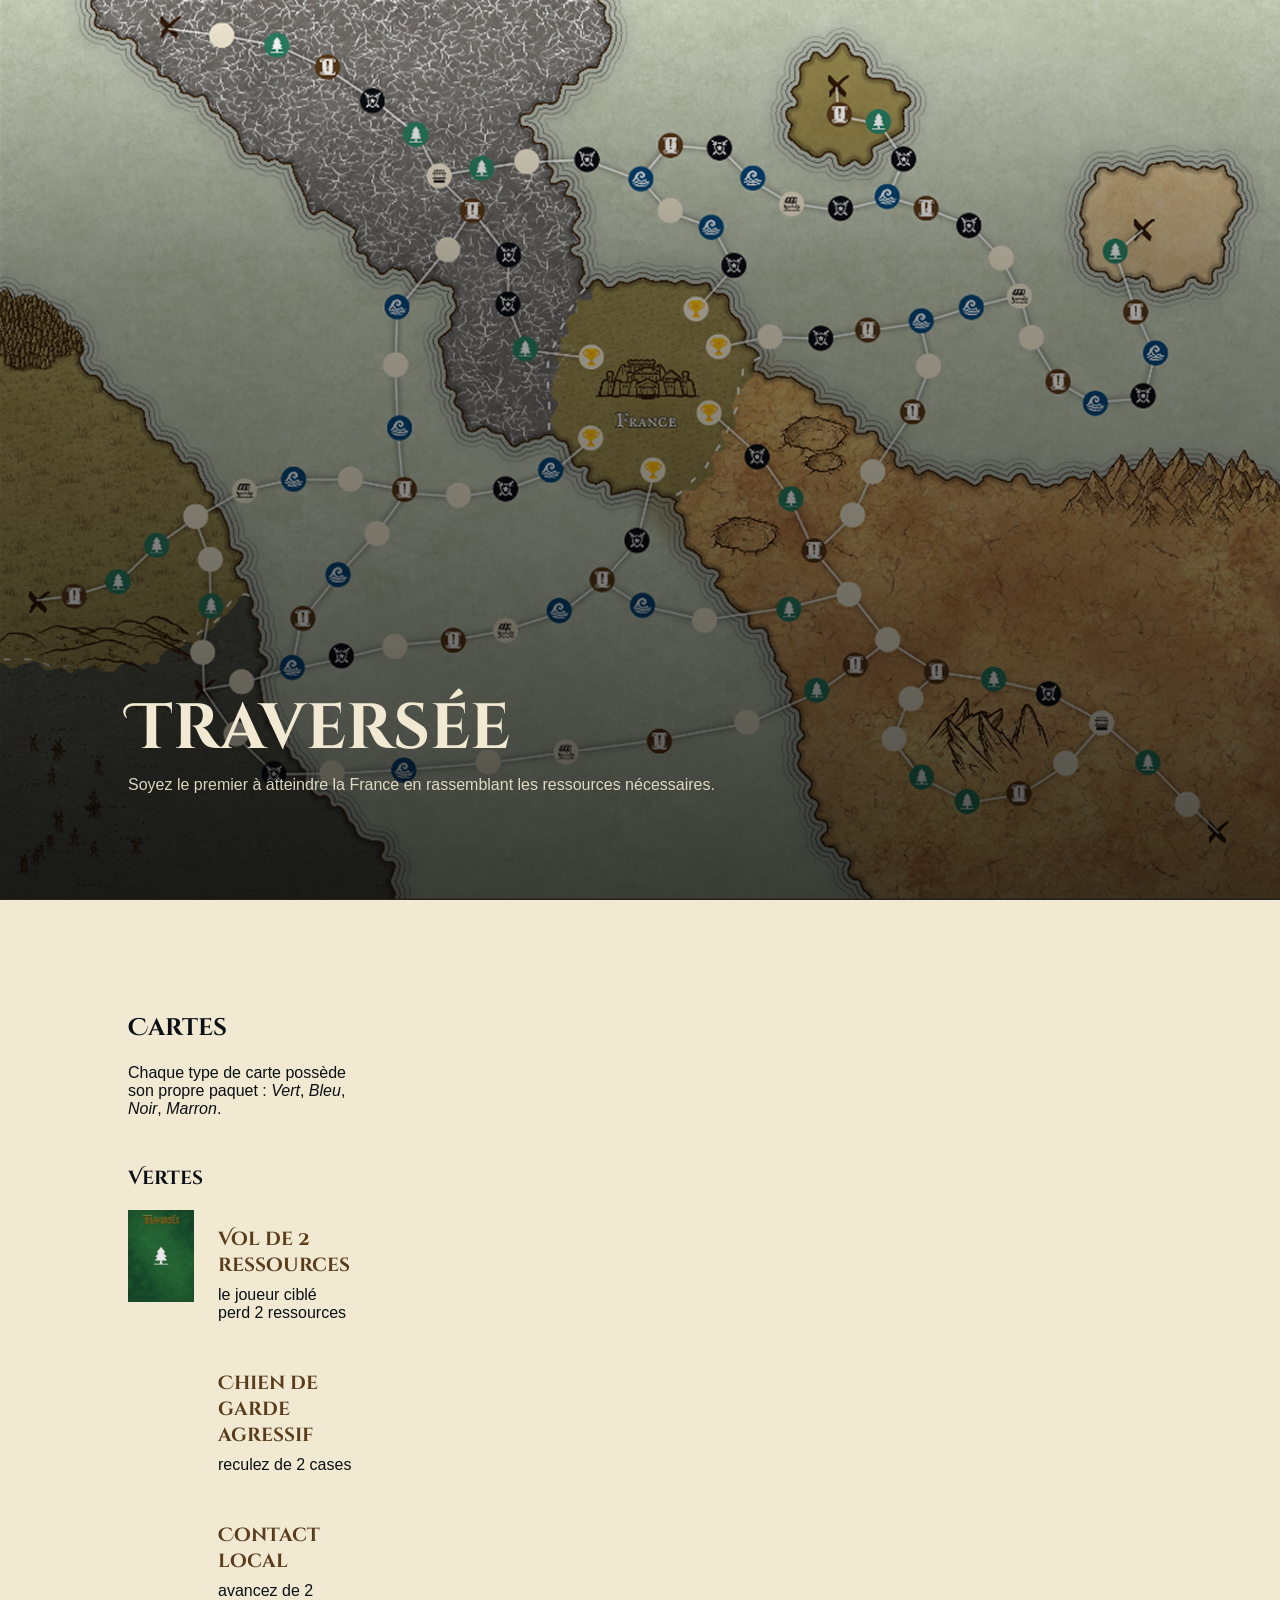
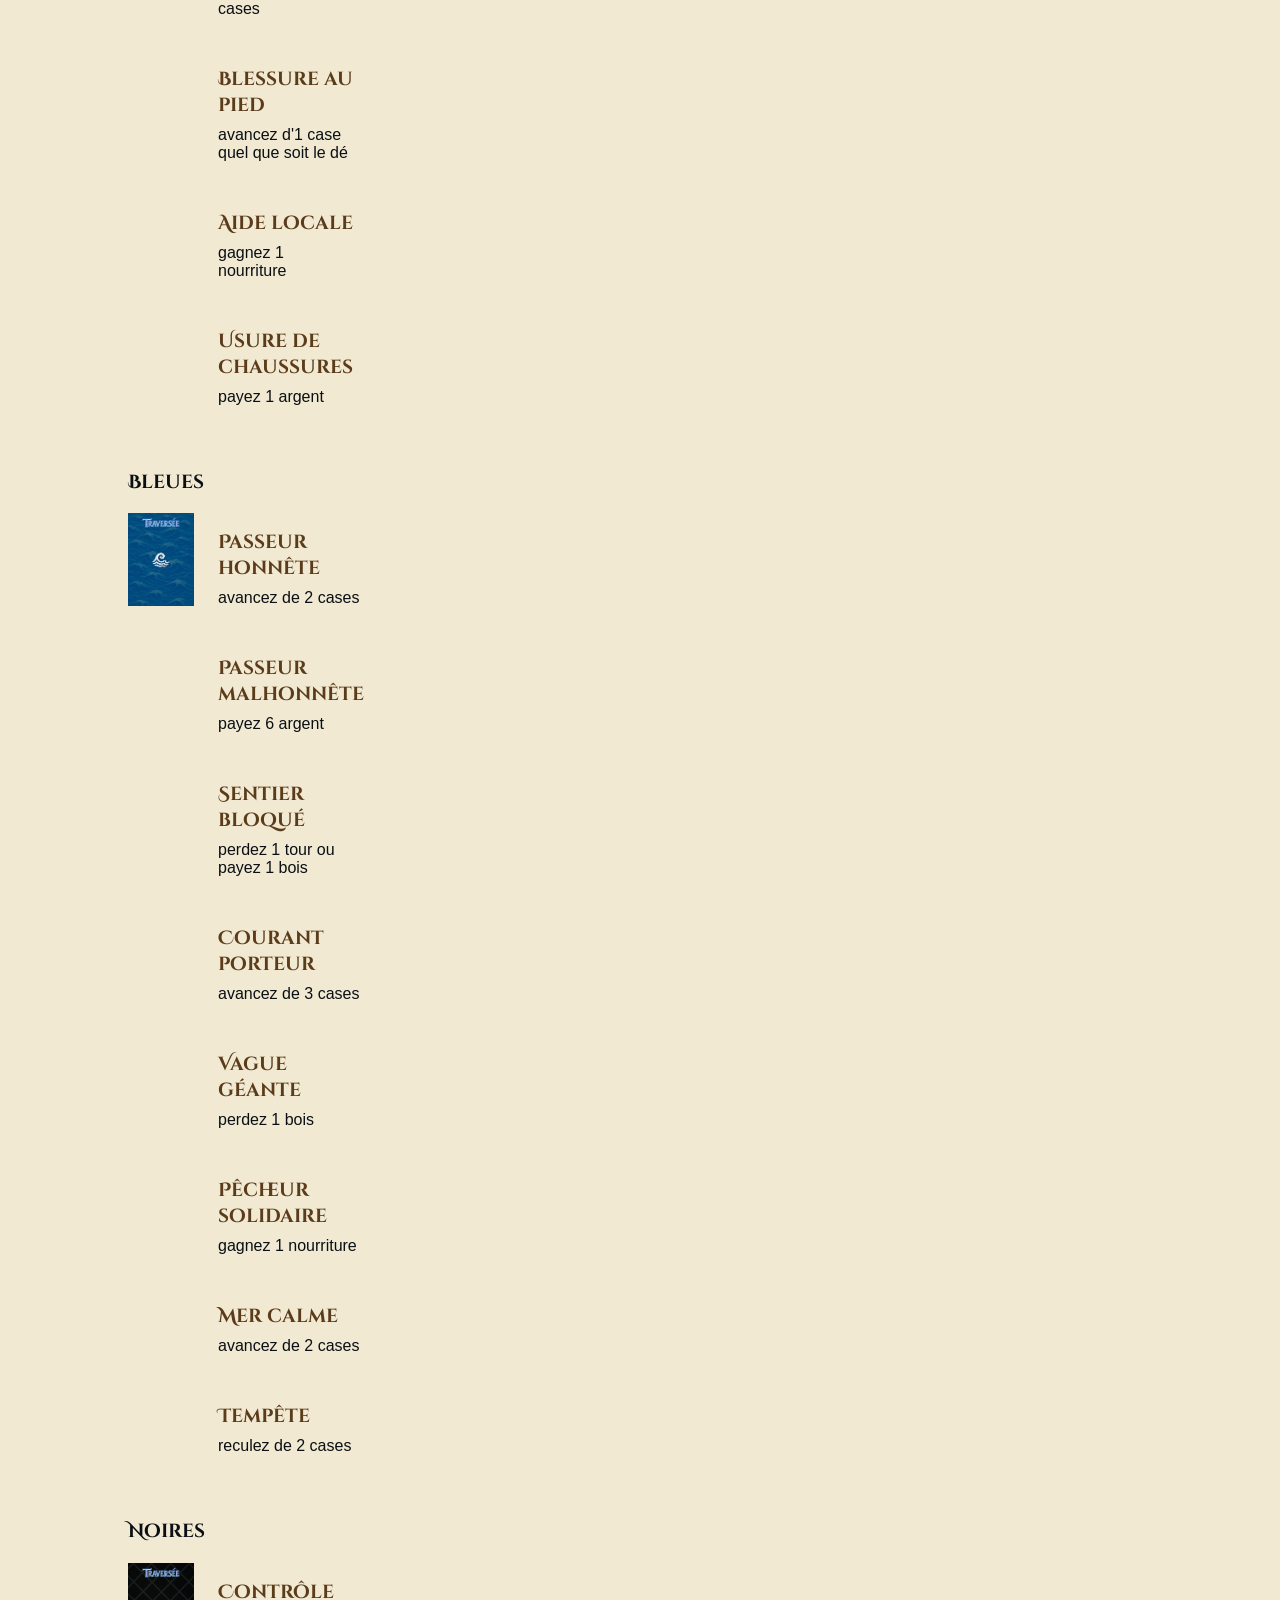
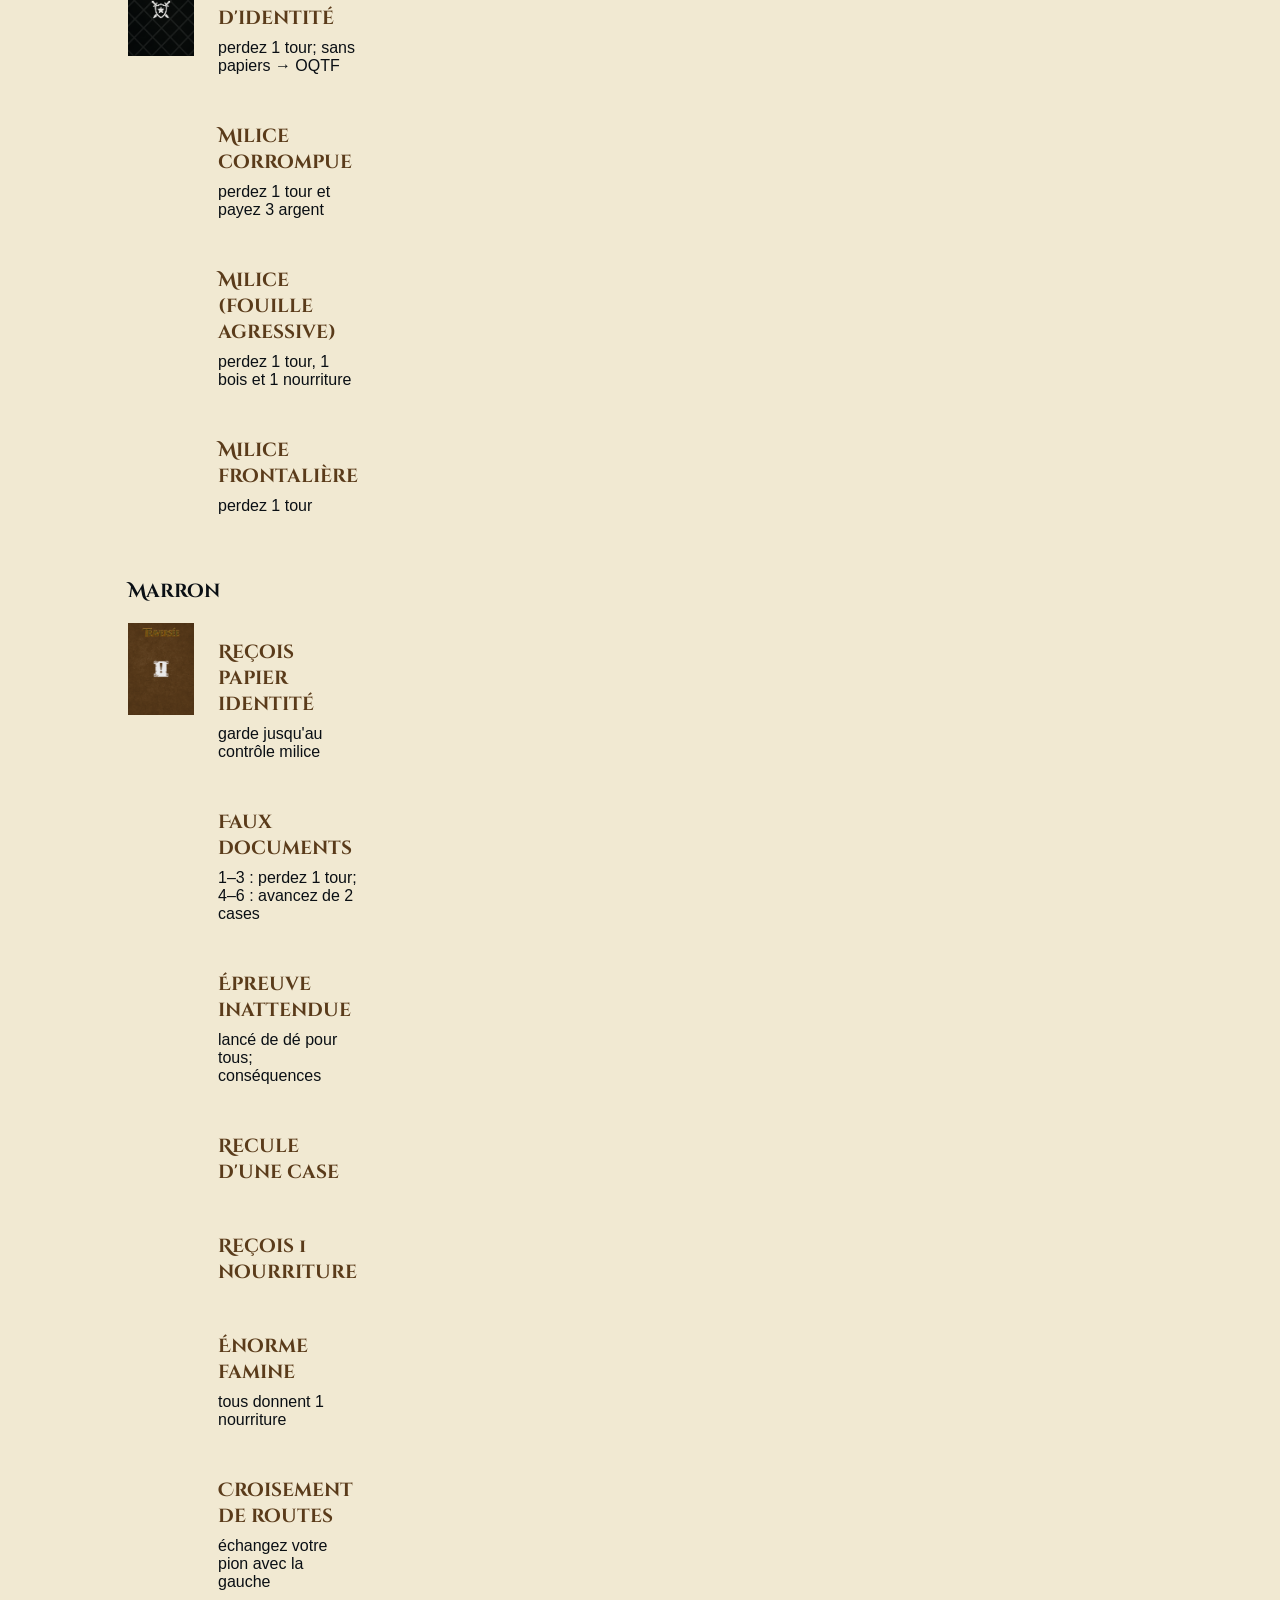
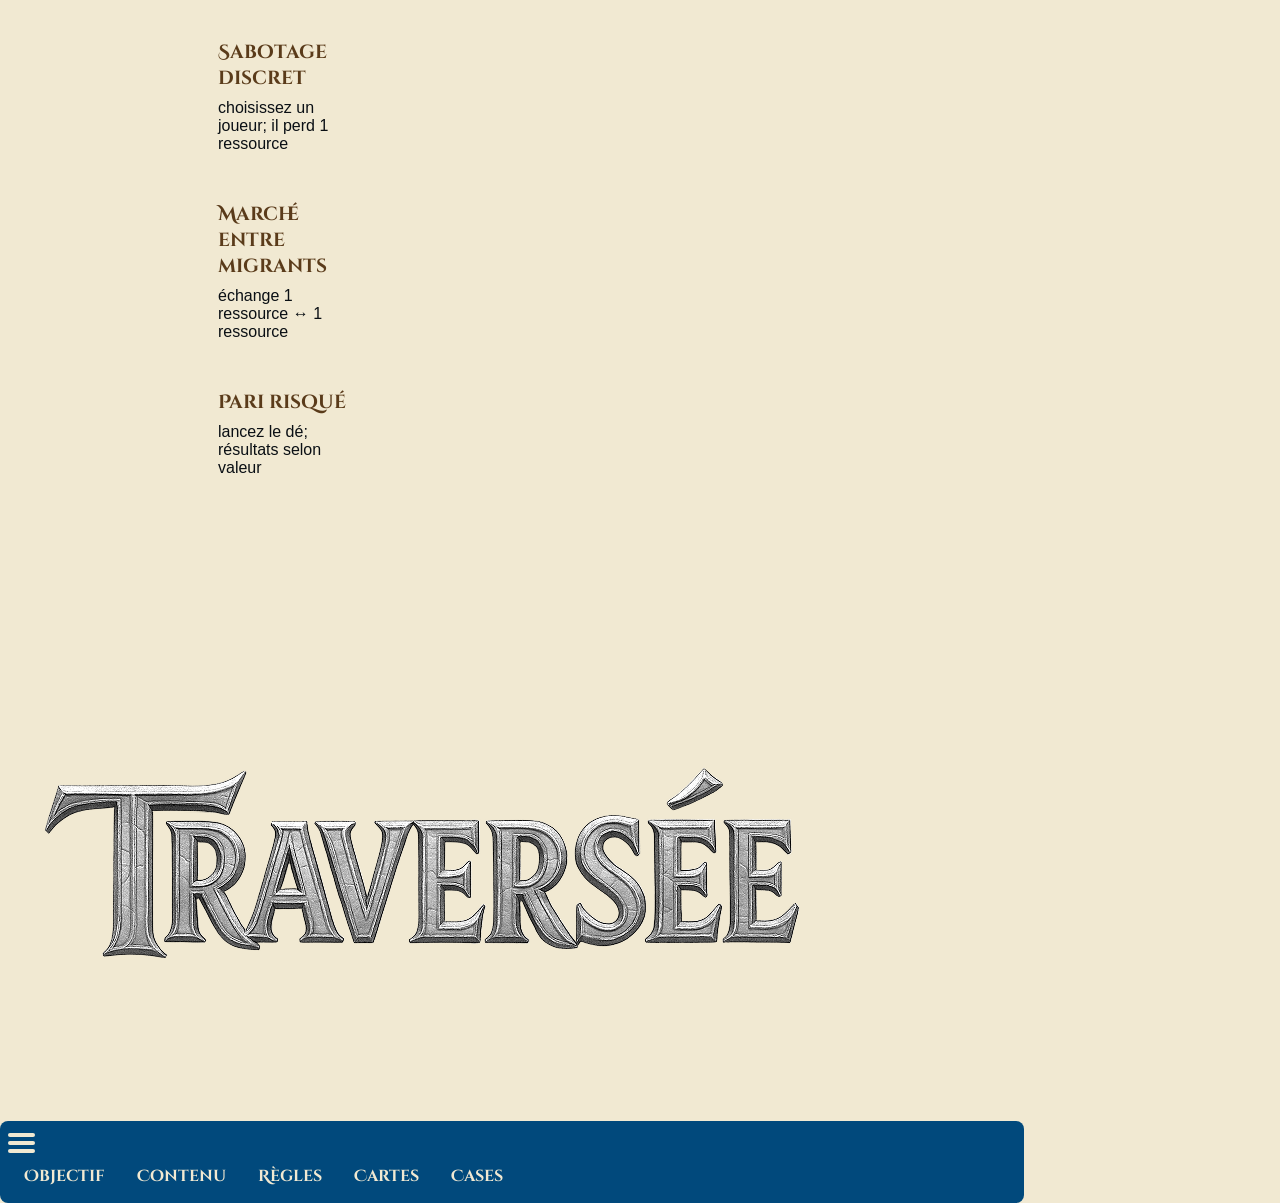
==== rules/cards.html @ 33111cd7 "FEAT: init project + home cards" ====
<!DOCTYPE html>
<html lang="fr">
    <head>
        <meta charset="utf-8" />
        <meta name="viewport" content="width=device-width,initial-scale=1" />
        <title>Traversée - Cartes</title>
        <link rel="stylesheet" href="../rules/css/styles.css" />
        <link rel="stylesheet" href="../rules/css/cards.css" />
    </head>
    <body>
        <header class="site-header">
            <div class="container-img">
                <img src="../assets/img/map.png" alt="Carte du plateau - France à travers les époques" />
            </div>
            <div class="container-text-header">
                <h1>Traversée</h1>
                <p class="lead">Soyez le premier à atteindre la France en rassemblant les ressources nécessaires.</p>
            </div>
        </header>

        <main class="container">
            <article class="rules" id="regles">
                <section class="rules-layout">
                    <div class="rules-content">
                        <section id="cartes">
                            <h2>Cartes</h2>
                            <p>Chaque type de carte possède son propre paquet : <em>Vert</em>, <em>Bleu</em>, <em>Noir</em>, <em>Marron</em>.</p>
                            <div class="cards-grid">
                                <h3>Vertes</h3>
                                <div class="card-type">
                                    <img src="../assets/img/card-verte.png" alt="Carte verte" class="card-type-img" />
                                    <ul>
                                        <li><span>Vol de 2 ressources</span> le joueur ciblé perd 2 ressources</li>
                                        <li><span>Chien de garde agressif</span> reculez de 2 cases</li>
                                        <li><span>Contact local</span> avancez de 2 cases</li>
                                        <li><span>Blessure au pied</span> avancez d'1 case quel que soit le dé</li>
                                        <li><span>Aide locale</span> gagnez 1 nourriture</li>
                                        <li><span>Usure de chaussures</span> payez 1 argent</li>
                                    </ul>
                                </div>

                                <h3>Bleues</h3>
                                <div class="card-type">
                                    <img src="../assets/img/card-bleu.png" alt="Carte bleue" class="card-type-img" />
                                    <ul>
                                        <li><span>Passeur honnête</span> avancez de 2 cases</li>
                                        <li><span>Passeur malhonnête</span> payez 6 argent</li>
                                        <li><span>Sentier bloqué</span> perdez 1 tour ou payez 1 bois</li>
                                        <li><span>Courant porteur</span> avancez de 3 cases</li>
                                        <li><span>Vague géante</span> perdez 1 bois</li>
                                        <li><span>Pêcheur solidaire</span> gagnez 1 nourriture</li>
                                        <li><span>Mer calme</span> avancez de 2 cases</li>
                                        <li><span>Tempête</span> reculez de 2 cases</li>
                                    </ul>
                                </div>

                                <h3>Noires</h3>
                                <div class="card-type">
                                    <img src="../assets/img/card-noir.png" alt="Carte noire" class="card-type-img" />
                                    <ul>
                                        <li><span>Contrôle d'identité</span> perdez 1 tour; sans papiers → OQTF</li>
                                        <li><span>Milice corrompue</span> perdez 1 tour et payez 3 argent</li>
                                        <li><span>Milice (fouille agressive)</span> perdez 1 tour, 1 bois et 1 nourriture</li>
                                        <li><span>Milice frontalière</span> perdez 1 tour</li>
                                    </ul>
                                </div>

                                <h3>Marron</h3>
                                <div class="card-type">
                                    <img src="../assets/img/card-marron.png" alt="Carte marron" class="card-type-img" />
                                    <ul>
                                        <li><span>Reçois papier identité</span> garde jusqu'au contrôle milice</li>
                                        <li><span>Faux documents</span> 1–3 : perdez 1 tour; 4–6 : avancez de 2 cases</li>
                                        <li><span>Épreuve inattendue</span> lancé de dé pour tous; conséquences</li>
                                        <li><span>Recule d'une case</span></li>
                                        <li><span>Reçois 1 nourriture</span></li>
                                        <li><span>Énorme famine</span> tous donnent 1 nourriture</li>
                                        <li><span>Croisement de routes</span> échangez votre pion avec la gauche</li>
                                        <li><span>Sabotage discret</span> choisissez un joueur; il perd 1 ressource</li>
                                        <li><span>Marché entre migrants</span> échange 1 ressource ↔ 1 ressource</li>
                                        <li><span>Pari risqué</span> lancez le dé; résultats selon valeur</li>
                                    </ul>
                                </div>
                            </div>
                        </section>
                    </div>
                </section>
            </article>
        </main>

        <div class="logo-menu">
            <a href="/rules"><img src="../assets/img/logo.png" alt="Logo Traversée" class="logo" /></a>
            <nav class="floating-menu" aria-label="Navigation principale">
                <input id="menu-toggle" type="checkbox" aria-hidden="true" />
                <label for="menu-toggle" class="burger" aria-hidden="true">
                    <span></span>
                    <span></span>
                    <span></span>
                </label>
                <div class="menu-items">
                    <ul>
                        <li>
                            <label for="menu-toggle"><a href="#objectif">Objectif</a></label>
                        </li>
                        <li>
                            <label for="menu-toggle"><a href="#contenu">Contenu</a></label>
                        </li>
                        <li>
                            <label for="menu-toggle"><a href="#regles">Règles</a></label>
                        </li>
                        <li>
                            <label for="menu-toggle"><a href="cards.html">Cartes</a></label>
                        </li>
                        <li>
                            <label for="menu-toggle"><a href="cases.html">Cases</a></label>
                        </li>
                    </ul>
                </div>
                <label for="menu-toggle" class="menu-overlay" aria-hidden="true"></label>
            </nav>
        </div>
    </body>
</html>
<script src="menu.js"></script>
---- rules/css/styles.css ----
:root {
    --bleu: #01497c;
    --vert: #2a7f62;
    --marron: #5a3b1a;
    --noir: #0a0f14;
    --blanc: #f1e9d2;
}
@font-face {
    font-family: "Cinzel Decorative";
    src: url("../../assets/fonts/CinzelDecorative-Regular.ttf") format("truetype");
    font-weight: 400;
    font-style: normal;
    font-display: swap;
}
@font-face {
    font-family: "Cinzel Decorative";
    src: url("../../assets/fonts/CinzelDecorative-Bold.ttf") format("truetype");
    font-weight: 700;
    font-style: normal;
    font-display: swap;
}
@font-face {
    font-family: "Cinzel Decorative";
    src: url("../../assets/fonts/CinzelDecorative-Black.ttf") format("truetype");
    font-weight: 900;
    font-style: normal;
    font-display: swap;
}

* {
    box-sizing: border-box;
    transition: transform 0.5s ease;
}

body {
    font-family: helvetica;
    background: var(--blanc);
    color: var(--noir);
    margin: 0;
    padding: 0;
    position: relative;
}

h1,
h2,
h3,
h4 {
    font-family: "Cinzel Decorative";
}

.container {
    max-width: 80vw;
    margin: 0 auto;
}

:target {
    scroll-margin-top: 7rem;
}

ul {
    list-style: none;
    margin: 0;
    padding: 0;
}

.floating-menu {
    width: 80vw;
    background: var(--bleu);
    border-radius: 8px;
    padding: 0.5rem;

    & ul {
        display: flex;
        justify-content: center;

        & a {
            display: block;
            padding: 0.5rem 1rem;
            color: var(--blanc);
            text-decoration: none;
            font-family: "Cinzel Decorative";
            font-weight: 700;
        }
    }

    & input[type="checkbox"] {
        display: none;
    }

    & .burger {
        display: block;
        position: relative;
        z-index: 100;
        cursor: pointer;

        & span {
            display: block;
            width: 27px;
            height: 4px;
            background: var(--blanc);
            margin: 4px 0;
            border-radius: 2px;
        }
    }

    & .menu-items {
        display: flex;
    }

    & .menu-overlay {
        display: none;
    }
}

.site-header {
    position: relative;

    & .container-text-header {
        position: absolute;
        bottom: 10%;
        left: 10%;
        z-index: 3;
        color: var(--blanc);

        & .lead {
            opacity: 0.9;
            margin-top: 0.25rem;
        }

        & h1 {
            margin: 0;
            font-size: 4rem;
        }
    }

    & .container-img {
        height: 100vh;
        width: 100%;
        overflow: hidden;
        display: block;
        position: relative;

        & img {
            width: 100%;
            height: 100%;
            object-fit: cover;
            display: block;
            position: relative;
            z-index: 0;
        }

        &::after {
            content: "";
            position: absolute;
            left: 0;
            right: 0;
            bottom: 0;
            top: 0;
            z-index: 1;
            pointer-events: none;
            background: linear-gradient(to top, rgba(0, 0, 0, 0.7) 0%, rgba(0, 0, 0, 0.35) 70%, rgba(0, 0, 0, 0) 100%);
        }
    }
}

.rules {
    margin: 7rem 0;

    & h2 {
        margin-top: 0;
    }

    & .rules-layout {
        display: grid;
        grid-template-columns: 220px 1fr;
        gap: 3rem;
        margin-top: 1rem;

        & .rules-nav {
            background: transparent;
            padding: 0.5rem;

            & a {
                display: block;
                padding: 0.45rem 0.5rem;
                border-left: 3px solid transparent;
                color: var(--noir);

                text-decoration: none;
            }
        }

        .rules-nav {
            align-self: start;
            position: sticky;
            top: 7rem;
            background-color: var(--bleu);
            border-radius: 8px;
            padding: 0.5rem;

            & a {
                color: var(--blanc);
                font-family: "Cinzel Decorative";
                font-weight: 700;
            }
        }

        & .rules-content {
            & ul {
                display: grid;
                grid-template-columns: 1fr 1fr;
                gap: 1rem;

                & li {
                    display: flex;
                    flex-direction: column;
                    gap: 1rem;
                    background-color: var(--bleu);
                    color: var(--blanc);
                    padding: 1rem;
                    border-radius: 1rem;
                    list-style: none;

                    & .numbers {
                        background-color: var(--blanc);
                        color: var(--bleu);
                        padding: 1rem;
                        border-radius: 0.5rem;
                        font-family: "Cinzel Decorative";
                        font-weight: 700;
                        font-size: 2rem;
                    }

                    & span {
                        padding: 0 0.5rem;
                    }
                }
            }

            & h3 {
                margin-top: 3rem;
            }
        }
    }
}

.resources {
    display: flex;
    gap: 1rem;
    align-items: stretch;
    margin-top: 1rem;
    flex-wrap: wrap;

    & .resource {
        flex: 1 1 calc(33% - 1rem);
        margin-bottom: 3rem;
        min-width: 200px;
        box-sizing: border-box;

        & ul.ressource-list {
            display: flex;
            flex-direction: column;

            & li {
                background-color: var(--marron);
            }
        }

        & .res-icon {
            width: 48px;
            height: 48px;
            display: block;
            margin-bottom: 0.5rem;
        }

        & h3 {
            margin: 0.25rem 0 0.5rem;
            font-family: "Cinzel Decorative";
        }
    }
}

@media (max-width: 800px) {
    .container {
        max-width: 90vw;
        margin: 0 auto;
    }

    .toc {
        display: none;
    }

    .rules {
        margin: 4rem 0;
        display: flex;
        flex-direction: column;
        gap: 3rem;

        & .rules-layout {
            grid-template-columns: 1fr;
            gap: 0.5rem;

            & .rules-content {
                display: flex;
                flex-direction: column;
                gap: 3rem;
            }
        }

        & .rules-nav {
            display: none;
        }

        & h2 {
            margin-top: 0;
            color: var(--vert);
            font-size: 2rem;
            font-weight: 700;
        }
    }

    .logo-menu {
        position: fixed;
        top: 1rem;
        left: 1rem;
        z-index: 70;
        display: flex;
        justify-content: space-between;
        background: var(--bleu);
        border-radius: 0.5rem;
        padding-left: 1rem;
        width: 90%;

        & .logo {
            height: 40px;
            margin-top: 2px;
        }

        .floating-menu {
            display: flex;
            width: min-content;
            border-radius: 50%;

            & input[type="checkbox"] {
                display: none;
            }

            & .burger {
                display: block;
            }

            & .menu-items {
                position: fixed;
                top: 0;
                right: 0;
                height: 100vh;
                width: 100vw;
                background: var(--bleu);
                transform: translateX(100%);
                display: flex;
                flex-direction: column;
                padding: 4rem 1rem 1rem 1rem;
                z-index: 60;

                & ul {
                    display: flex;
                    flex-direction: column;
                    gap: 0.25rem;
                }

                & label {
                    display: block;
                }
                & label a {
                    color: var(--blanc);
                    padding: 0.75rem 1rem;
                    text-decoration: none;
                    display: block;
                }
            }

            & .menu-overlay {
                display: none;
                position: fixed;
                inset: 0;
                background: rgba(0, 0, 0, 0.3);
                z-index: 55;
            }

            & input[type="checkbox"]:checked + .burger + .menu-items {
                transform: translateX(0);
            }
            & input[type="checkbox"]:checked + .burger + .menu-items + .menu-overlay {
                display: block;
            }
        }
    }

    .container-img {
        height: 50vh;
    }
}
---- rules/css/cards.css ----
.rules-content {
    & .card-type {
        display: grid;
        grid-template-columns: 30% auto;
        gap: 0.5rem;
        margin-bottom: 2rem;

        & img {
            width: 100%;
            height: auto;
        }

        & ul {
            display: flex !important;
            flex-direction: column;

            & li {
                background-color: revert !important;
                color: var(--noir) !important;
                display: flex !important;
                gap: 0.5rem !important;

                & span {
                    font-family: "Cinzel Decorative";
                    font-size: 1.2rem;
                    font-weight: 700;
                    color: var(--marron);
                    padding: 0 !important;
                }
            }
        }
    }
}
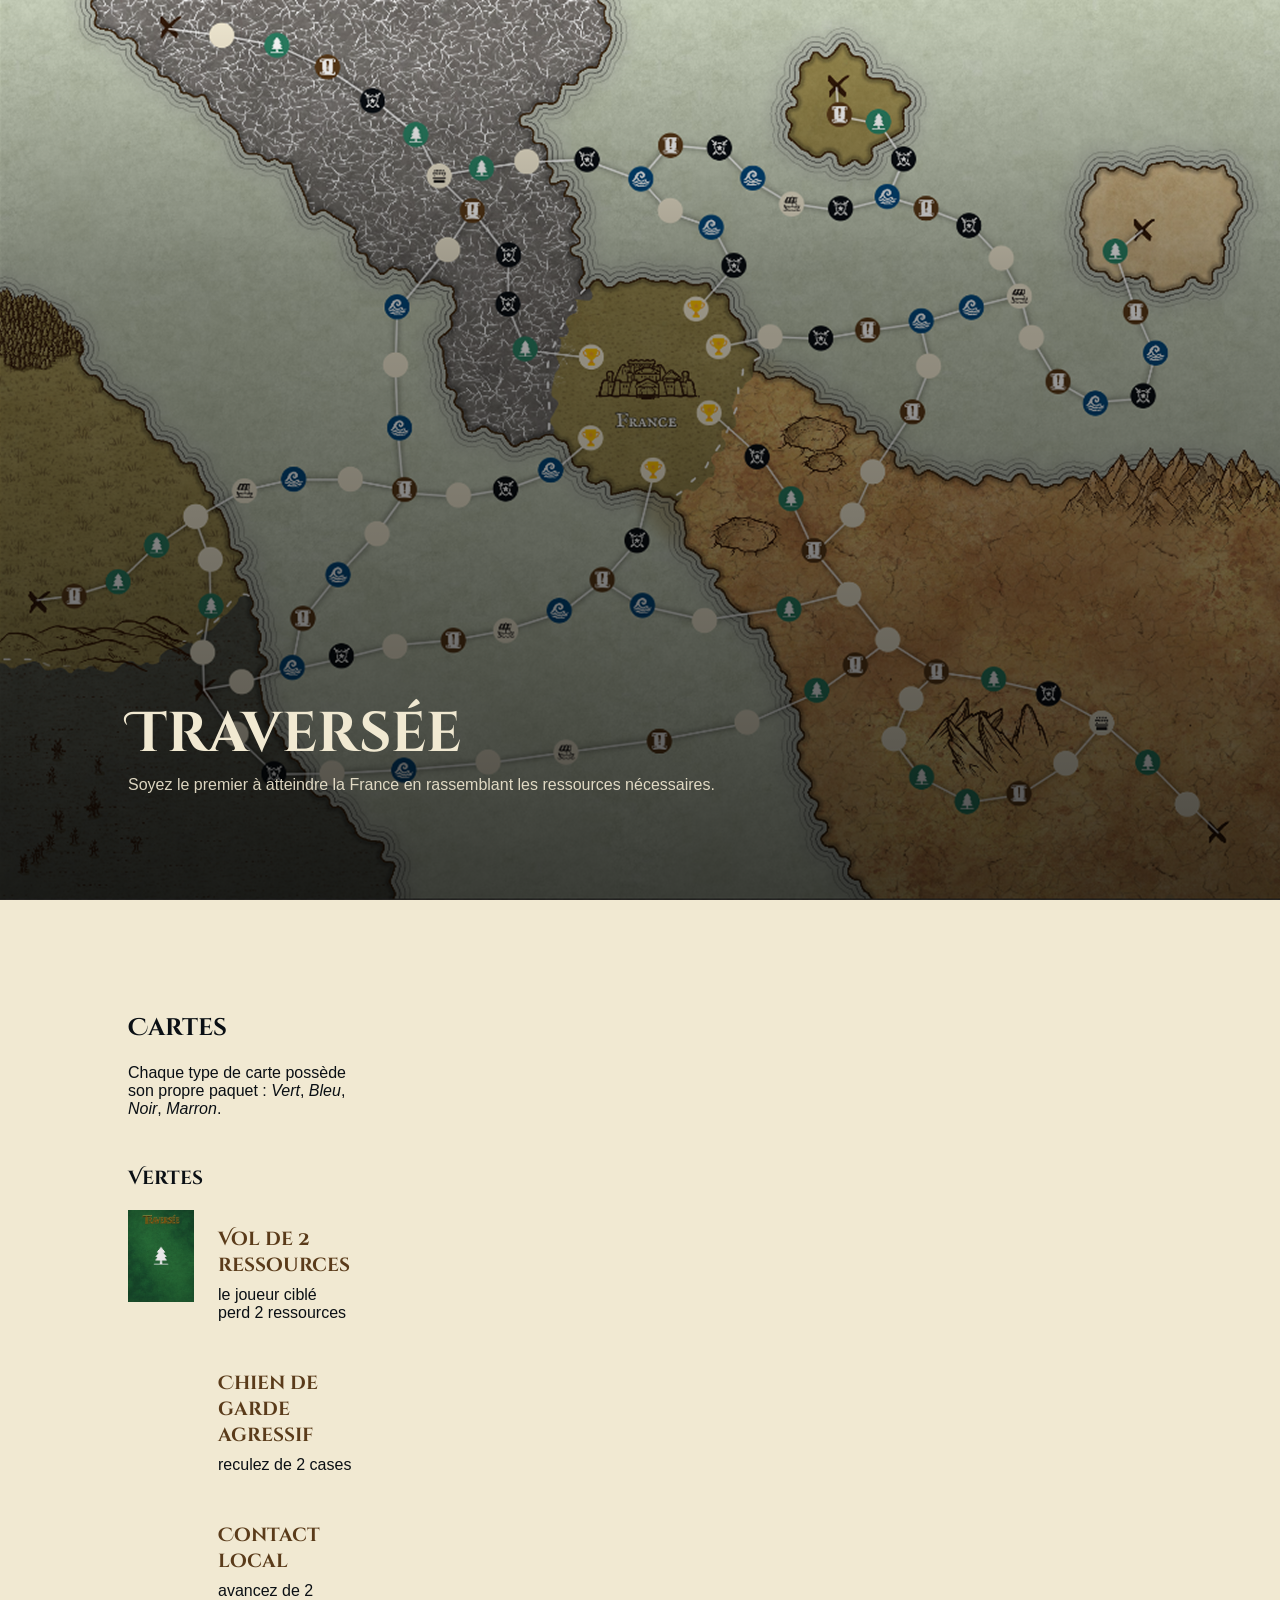
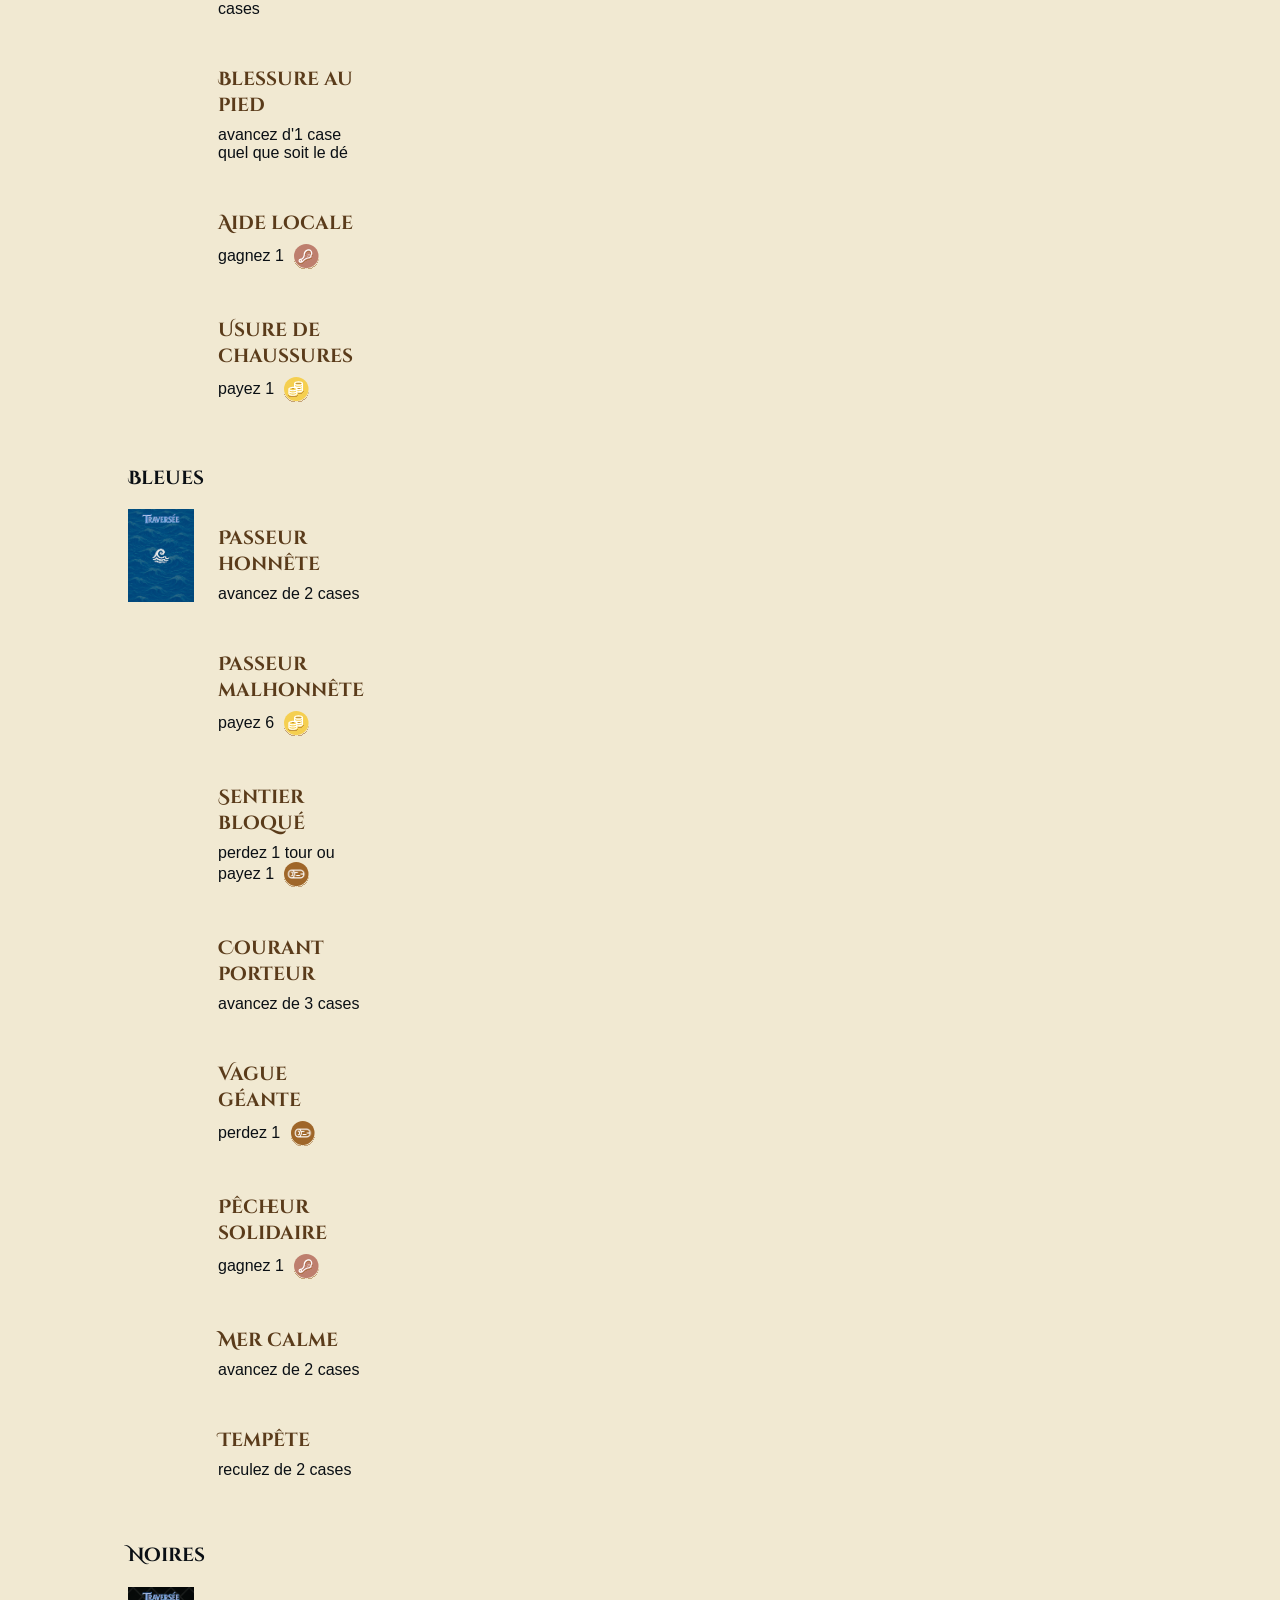
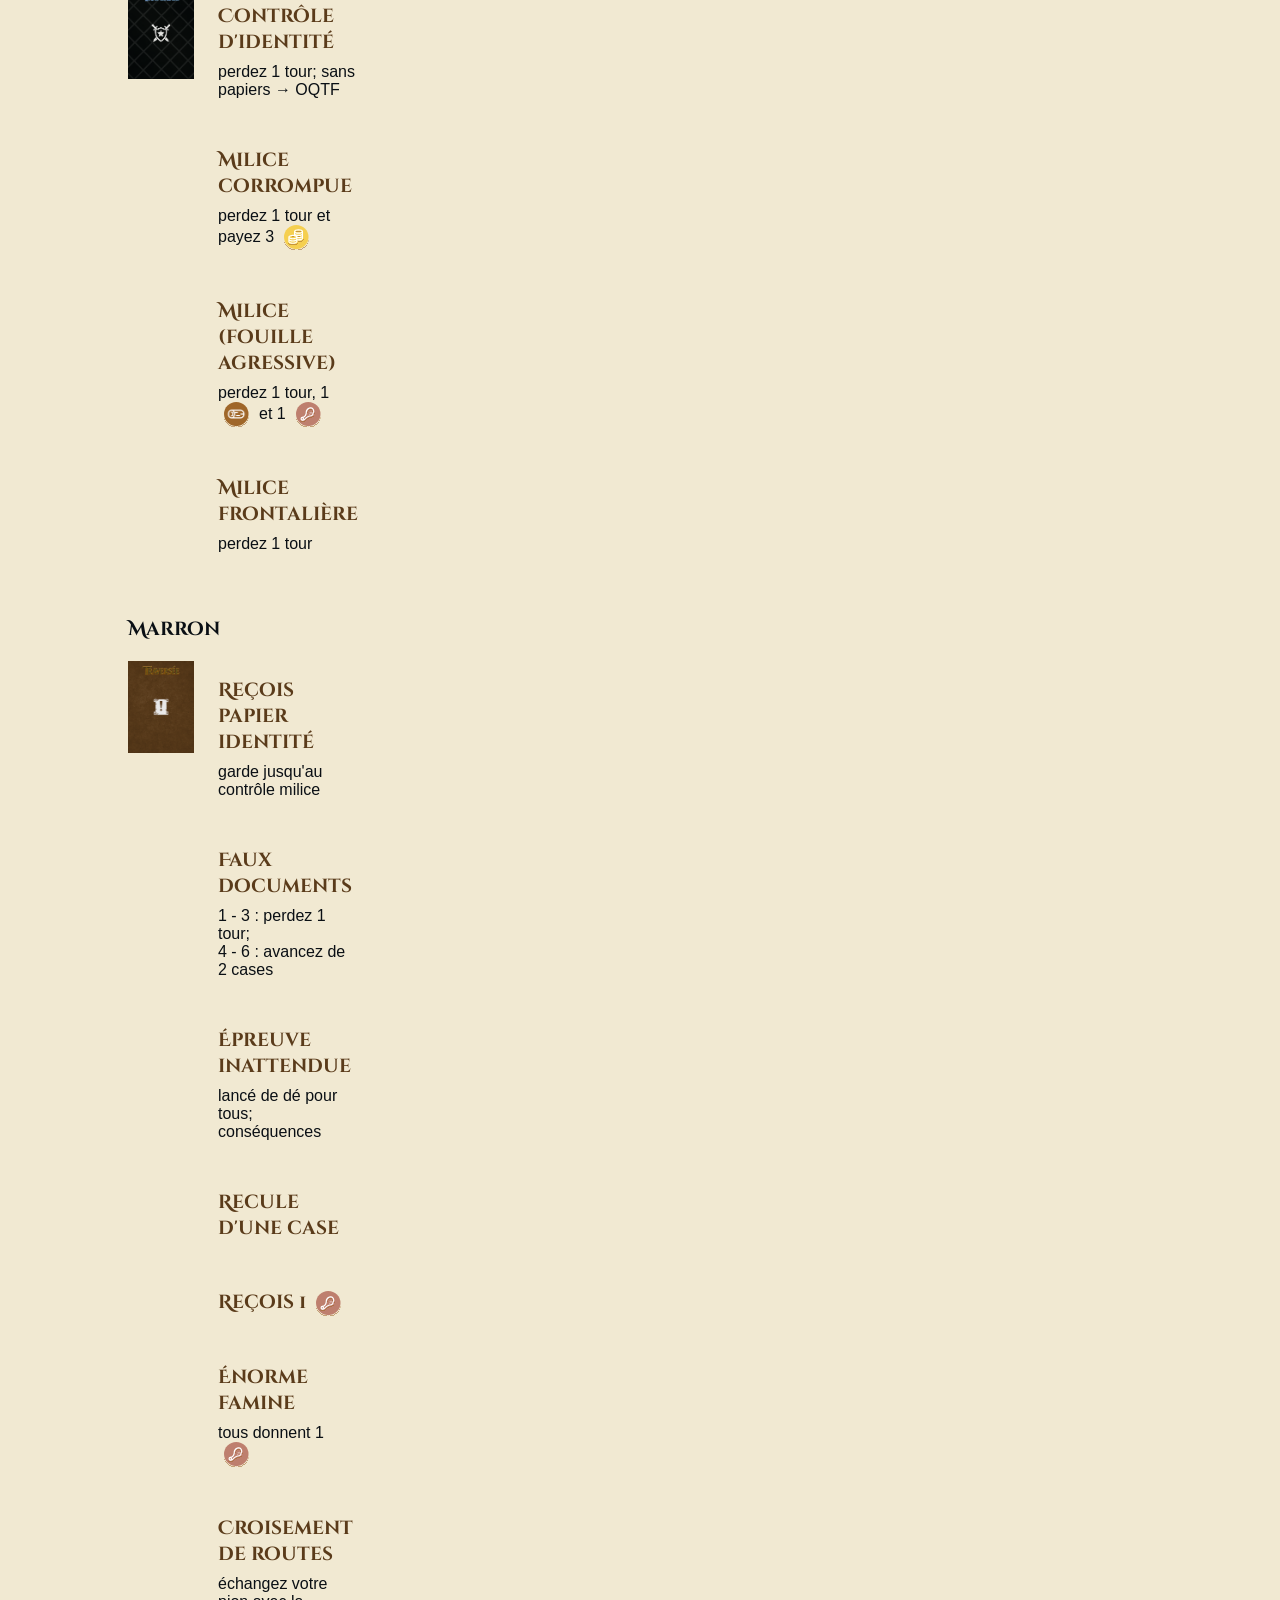
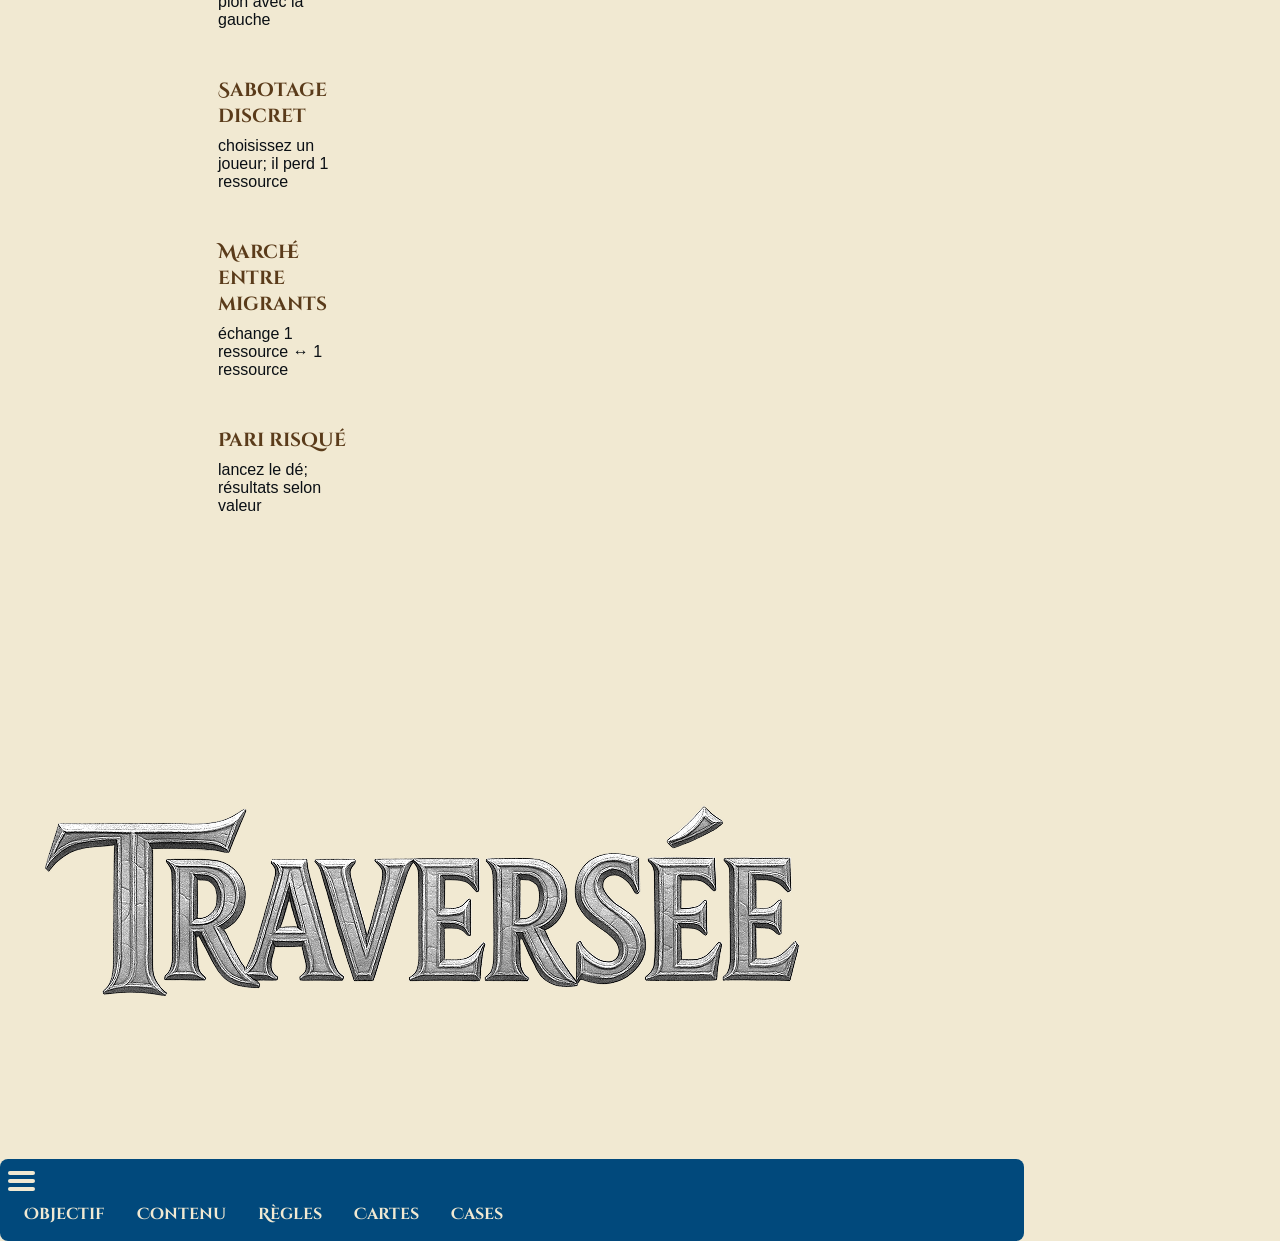
==== commit 49bb1665: "FEAT: new feature" ====
--- a/rules/cards.html
+++ b/rules/cards.html
@@ -4,6 +4,7 @@
         <meta charset="utf-8" />
         <meta name="viewport" content="width=device-width,initial-scale=1" />
         <title>Traversée - Cartes</title>
+        <link rel="stylesheet" href="../assets/bases.css" />
         <link rel="stylesheet" href="../rules/css/styles.css" />
         <link rel="stylesheet" href="../rules/css/cards.css" />
     </head>
@@ -34,8 +35,30 @@
                                         <li><span>Chien de garde agressif</span> reculez de 2 cases</li>
                                         <li><span>Contact local</span> avancez de 2 cases</li>
                                         <li><span>Blessure au pied</span> avancez d'1 case quel que soit le dé</li>
-                                        <li><span>Aide locale</span> gagnez 1 nourriture</li>
-                                        <li><span>Usure de chaussures</span> payez 1 argent</li>
+                                        <li>
+                                            <span>Aide locale</span>
+                                            <div class="icon-img">
+                                                gagnez 1
+                                                <img
+                                                    src="/assets/img/nourriture.svg"
+                                                    alt="icon nourriture"
+                                                    height="25"
+                                                    style="display: inline-block; vertical-align: middle; margin: 0 6px"
+                                                />
+                                            </div>
+                                        </li>
+                                        <li>
+                                            <span>Usure de chaussures</span>
+                                            <div class="icon-img">
+                                                payez 1
+                                                <img
+                                                    src="/assets/img/argent.svg"
+                                                    alt="icon argent"
+                                                    height="25"
+                                                    style="display: inline-block; vertical-align: middle; margin: 0 6px"
+                                                />
+                                            </div>
+                                        </li>
                                     </ul>
                                 </div>
 
@@ -44,11 +67,55 @@
                                     <img src="../assets/img/card-bleu.png" alt="Carte bleue" class="card-type-img" />
                                     <ul>
                                         <li><span>Passeur honnête</span> avancez de 2 cases</li>
-                                        <li><span>Passeur malhonnête</span> payez 6 argent</li>
-                                        <li><span>Sentier bloqué</span> perdez 1 tour ou payez 1 bois</li>
+                                        <li>
+                                            <span>Passeur malhonnête</span>
+                                            <div class="icon-img">
+                                                payez 6
+                                                <img
+                                                    src="/assets/img/argent.svg"
+                                                    alt="icon argent"
+                                                    height="25"
+                                                    style="display: inline-block; vertical-align: middle; margin: 0 6px"
+                                                />
+                                            </div>
+                                        </li>
+                                        <li>
+                                            <span>Sentier bloqué</span>
+                                            <div class="icon-img">
+                                                perdez 1 tour ou payez 1
+                                                <img
+                                                    src="/assets/img/bois.svg"
+                                                    alt="icon bois"
+                                                    height="25"
+                                                    style="display: inline-block; vertical-align: middle; margin: 0 6px"
+                                                />
+                                            </div>
+                                        </li>
                                         <li><span>Courant porteur</span> avancez de 3 cases</li>
-                                        <li><span>Vague géante</span> perdez 1 bois</li>
-                                        <li><span>Pêcheur solidaire</span> gagnez 1 nourriture</li>
+                                        <li>
+                                            <span>Vague géante</span>
+                                            <div class="icon-img">
+                                                perdez 1
+                                                <img
+                                                    src="/assets/img/bois.svg"
+                                                    alt="icon bois"
+                                                    height="25"
+                                                    style="display: inline-block; vertical-align: middle; margin: 0 6px"
+                                                />
+                                            </div>
+                                        </li>
+                                        <li>
+                                            <span>Pêcheur solidaire</span>
+                                            <div class="icon-img">
+                                                gagnez 1
+                                                <img
+                                                    src="/assets/img/nourriture.svg"
+                                                    alt="icon nourriture"
+                                                    height="25"
+                                                    style="display: inline-block; vertical-align: middle; margin: 0 6px"
+                                                />
+                                            </div>
+                                        </li>
                                         <li><span>Mer calme</span> avancez de 2 cases</li>
                                         <li><span>Tempête</span> reculez de 2 cases</li>
                                     </ul>
@@ -59,8 +126,32 @@
                                     <img src="../assets/img/card-noir.png" alt="Carte noire" class="card-type-img" />
                                     <ul>
                                         <li><span>Contrôle d'identité</span> perdez 1 tour; sans papiers → OQTF</li>
-                                        <li><span>Milice corrompue</span> perdez 1 tour et payez 3 argent</li>
-                                        <li><span>Milice (fouille agressive)</span> perdez 1 tour, 1 bois et 1 nourriture</li>
+                                        <li>
+                                            <span>Milice corrompue</span>
+                                            <div class="icon-img">
+                                                perdez 1 tour et payez 3
+                                                <img
+                                                    src="/assets/img/argent.svg"
+                                                    alt="icon argent"
+                                                    height="25"
+                                                    style="display: inline-block; vertical-align: middle; margin: 0 6px"
+                                                />
+                                            </div>
+                                        </li>
+                                        <li>
+                                            <span>Milice (fouille agressive)</span>
+                                            <div class="icon-img">
+                                                perdez 1 tour, 1
+                                                <img
+                                                    src="/assets/img/bois.svg"
+                                                    alt="icon bois"
+                                                    height="25"
+                                                    style="display: inline-block; vertical-align: middle; margin: 0 6px"
+                                                />
+                                                et 1 <img src="/assets/img/nourriture.svg" alt="icon nourriture" height="25" style="display:
+                                                inline-block; vertical-align: middle; margin: 0 6px"
+                                            </div>
+                                        </li>
                                         <li><span>Milice frontalière</span> perdez 1 tour</li>
                                     </ul>
                                 </div>
@@ -70,11 +161,33 @@
                                     <img src="../assets/img/card-marron.png" alt="Carte marron" class="card-type-img" />
                                     <ul>
                                         <li><span>Reçois papier identité</span> garde jusqu'au contrôle milice</li>
-                                        <li><span>Faux documents</span> 1–3 : perdez 1 tour; 4–6 : avancez de 2 cases</li>
+                                        <li><span>Faux documents</span> 1 - 3 : perdez 1 tour; <br />4 - 6 : avancez de 2 cases</li>
                                         <li><span>Épreuve inattendue</span> lancé de dé pour tous; conséquences</li>
                                         <li><span>Recule d'une case</span></li>
-                                        <li><span>Reçois 1 nourriture</span></li>
-                                        <li><span>Énorme famine</span> tous donnent 1 nourriture</li>
+                                        <li>
+                                            <div class="icon-img">
+                                                <span>Reçois 1</span>
+                                                <img
+                                                    src="/assets/img/nourriture.svg"
+                                                    alt="icon nourriture"
+                                                    height="25"
+                                                    style="display: inline-block; vertical-align: middle; margin: 0 6px"
+                                                />
+                                            </div>
+                                        </li>
+
+                                        <li>
+                                            <span>Énorme famine</span>
+                                            <div class="icon-img">
+                                                tous donnent 1
+                                                <img
+                                                    src="/assets/img/nourriture.svg"
+                                                    alt="icon nourriture"
+                                                    height="25"
+                                                    style="display: inline-block; vertical-align: middle; margin: 0 6px"
+                                                />
+                                            </div>
+                                        </li>
                                         <li><span>Croisement de routes</span> échangez votre pion avec la gauche</li>
                                         <li><span>Sabotage discret</span> choisissez un joueur; il perd 1 ressource</li>
                                         <li><span>Marché entre migrants</span> échange 1 ressource ↔ 1 ressource</li>
@@ -100,13 +213,13 @@
                 <div class="menu-items">
                     <ul>
                         <li>
-                            <label for="menu-toggle"><a href="#objectif">Objectif</a></label>
-                        </li>
-                        <li>
-                            <label for="menu-toggle"><a href="#contenu">Contenu</a></label>
-                        </li>
-                        <li>
-                            <label for="menu-toggle"><a href="#regles">Règles</a></label>
+                            <label for="menu-toggle"><a href="./#objectif">Objectif</a></label>
+                        </li>
+                        <li>
+                            <label for="menu-toggle"><a href="./#contenu">Contenu</a></label>
+                        </li>
+                        <li>
+                            <label for="menu-toggle"><a href="./#regles">Règles</a></label>
                         </li>
                         <li>
                             <label for="menu-toggle"><a href="cards.html">Cartes</a></label>
--- a/assets/bases.css
+++ b/assets/bases.css
@@ -0,0 +1,81 @@
+:root {
+    --bleu: #01497c;
+    --vert: #2a7f62;
+    --marron: #5a3b1a;
+    --noir: #0a0f14;
+    --creme: #f1e9d2;
+    --blanc: #fdfcfa;
+    --orange: #d97d3c;
+    --rouge: #a63d3d;
+    --vert-light: #e9f2ef;
+    --orange-light: #fbf2eb;
+    --rouge-light: #f6ebeb;
+}
+@font-face {
+    font-family: "Cinzel Decorative";
+    src: url("../../assets/fonts/CinzelDecorative-Regular.ttf") format("truetype");
+    font-weight: 400;
+    font-style: normal;
+    font-display: swap;
+}
+@font-face {
+    font-family: "Cinzel Decorative";
+    src: url("../../assets/fonts/CinzelDecorative-Bold.ttf") format("truetype");
+    font-weight: 700;
+    font-style: normal;
+    font-display: swap;
+}
+@font-face {
+    font-family: "Cinzel Decorative";
+    src: url("../../assets/fonts/CinzelDecorative-Black.ttf") format("truetype");
+    font-weight: 900;
+    font-style: normal;
+    font-display: swap;
+}
+
+* {
+    box-sizing: border-box;
+    transition: transform 0.5s ease;
+}
+
+body {
+    font-family: helvetica;
+    background: var(--creme);
+    color: var(--noir);
+    margin: 0;
+    padding: 0;
+    position: relative;
+}
+
+h1,
+.h1,
+h2,
+.h2,
+h3,
+.h3,
+h4,
+.h4 {
+    font-family: "Cinzel Decorative";
+}
+
+.container {
+    max-width: 80vw;
+    margin: 0 auto;
+}
+
+:target {
+    scroll-margin-top: 7rem;
+}
+
+ul {
+    list-style: none;
+    margin: 0;
+    padding: 0;
+}
+
+button {
+    padding: 0;
+    border: none;
+    background: none;
+    border-radius: 8px;
+}
--- a/rules/css/styles.css
+++ b/rules/css/styles.css
@@ -1,68 +1,3 @@
-:root {
-    --bleu: #01497c;
-    --vert: #2a7f62;
-    --marron: #5a3b1a;
-    --noir: #0a0f14;
-    --blanc: #f1e9d2;
-}
-@font-face {
-    font-family: "Cinzel Decorative";
-    src: url("../../assets/fonts/CinzelDecorative-Regular.ttf") format("truetype");
-    font-weight: 400;
-    font-style: normal;
-    font-display: swap;
-}
-@font-face {
-    font-family: "Cinzel Decorative";
-    src: url("../../assets/fonts/CinzelDecorative-Bold.ttf") format("truetype");
-    font-weight: 700;
-    font-style: normal;
-    font-display: swap;
-}
-@font-face {
-    font-family: "Cinzel Decorative";
-    src: url("../../assets/fonts/CinzelDecorative-Black.ttf") format("truetype");
-    font-weight: 900;
-    font-style: normal;
-    font-display: swap;
-}
-
-* {
-    box-sizing: border-box;
-    transition: transform 0.5s ease;
-}
-
-body {
-    font-family: helvetica;
-    background: var(--blanc);
-    color: var(--noir);
-    margin: 0;
-    padding: 0;
-    position: relative;
-}
-
-h1,
-h2,
-h3,
-h4 {
-    font-family: "Cinzel Decorative";
-}
-
-.container {
-    max-width: 80vw;
-    margin: 0 auto;
-}
-
-:target {
-    scroll-margin-top: 7rem;
-}
-
-ul {
-    list-style: none;
-    margin: 0;
-    padding: 0;
-}
-
 .floating-menu {
     width: 80vw;
     background: var(--bleu);
@@ -76,7 +11,7 @@
         & a {
             display: block;
             padding: 0.5rem 1rem;
-            color: var(--blanc);
+            color: var(--creme);
             text-decoration: none;
             font-family: "Cinzel Decorative";
             font-weight: 700;
@@ -97,7 +32,7 @@
             display: block;
             width: 27px;
             height: 4px;
-            background: var(--blanc);
+            background: var(--creme);
             margin: 4px 0;
             border-radius: 2px;
         }
@@ -109,6 +44,45 @@
 
     & .menu-overlay {
         display: none;
+    }
+}
+
+.container-list {
+    & ul {
+        display: flex;
+        flex-direction: column;
+        gap: 1rem;
+        margin-top: 4rem;
+
+        & li {
+            display: grid;
+            grid-template-columns: 65px 1fr;
+            gap: 1rem;
+            align-items: center;
+        }
+
+        &.carte-list {
+            display: grid;
+            grid-template-columns: 1fr 1fr;
+            gap: 2rem;
+
+            & li {
+                grid-template-columns: 1fr;
+            }
+        }
+    }
+}
+
+.container-icon-list {
+    display: flex !important;
+    flex-direction: column !important;
+    padding: 2rem 1rem 1rem;
+
+    & li {
+        flex-direction: row !important;
+        gap: 0.5rem !important;
+        padding: 0 !important;
+        align-items: center !important;
     }
 }
 
@@ -120,7 +94,7 @@
         bottom: 10%;
         left: 10%;
         z-index: 3;
-        color: var(--blanc);
+        color: var(--creme);
 
         & .lead {
             opacity: 0.9;
@@ -129,7 +103,7 @@
 
         & h1 {
             margin: 0;
-            font-size: 4rem;
+            font-size: 3.5rem;
         }
     }
 
@@ -199,7 +173,7 @@
             padding: 0.5rem;
 
             & a {
-                color: var(--blanc);
+                color: var(--creme);
                 font-family: "Cinzel Decorative";
                 font-weight: 700;
             }
@@ -216,13 +190,22 @@
                     flex-direction: column;
                     gap: 1rem;
                     background-color: var(--bleu);
-                    color: var(--blanc);
+                    color: var(--creme);
                     padding: 1rem;
                     border-radius: 1rem;
                     list-style: none;
 
+                    &.icon-img {
+                        display: revert !important;
+
+                        & img {
+                            max-height: 25px;
+                            max-width: min-content;
+                        }
+                    }
+
                     & .numbers {
-                        background-color: var(--blanc);
+                        background-color: var(--creme);
                         color: var(--bleu);
                         padding: 1rem;
                         border-radius: 0.5rem;
@@ -241,6 +224,15 @@
                 margin-top: 3rem;
             }
         }
+    }
+}
+
+.icon-img {
+    display: revert !important;
+
+    & img {
+        max-height: 25px;
+        max-width: min-content;
     }
 }
 
@@ -372,7 +364,7 @@
                     display: block;
                 }
                 & label a {
-                    color: var(--blanc);
+                    color: var(--creme);
                     padding: 0.75rem 1rem;
                     text-decoration: none;
                     display: block;
